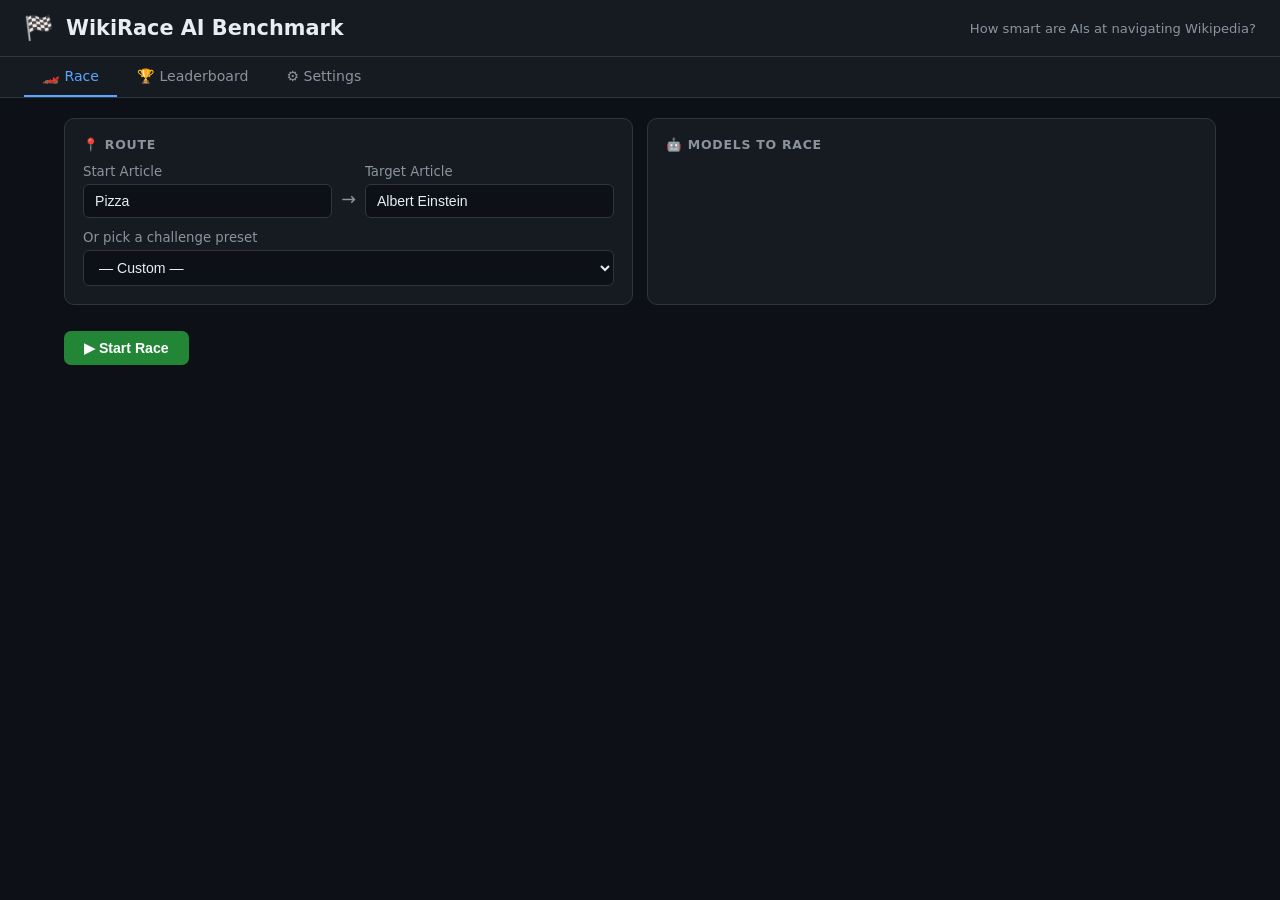
==== src/wiki_race/templates/index.html @ 37ceed9b "Refactor repo structure and add documentation screenshots" ====
<!DOCTYPE html>
<html lang="en">
<head>
<meta charset="UTF-8"><meta name="viewport" content="width=device-width,initial-scale=1">
<title>WikiRace AI Benchmark</title>
<style>
*{box-sizing:border-box;margin:0;padding:0}
body{font-family:'Segoe UI',system-ui,sans-serif;background:#0d1117;color:#e6edf3;min-height:100vh}
::-webkit-scrollbar{width:6px;background:#161b22}::-webkit-scrollbar-thumb{background:#30363d;border-radius:3px}

.header{background:#161b22;border-bottom:1px solid #30363d;padding:14px 24px;display:flex;align-items:center;gap:12px}
.header h1{font-size:1.3rem;font-weight:700}
.header .sub{font-size:.82rem;color:#8b949e;margin-left:auto}
.tabs{display:flex;gap:2px;padding:0 24px;background:#161b22;border-bottom:1px solid #30363d}
.tab{padding:11px 18px;cursor:pointer;color:#8b949e;font-size:.88rem;border-bottom:2px solid transparent;transition:all .15s}
.tab:hover{color:#e6edf3}.tab.active{color:#58a6ff;border-bottom-color:#58a6ff}
.pane{display:none;padding:20px 24px;max-width:1200px;margin:0 auto}.pane.active{display:block}

.card{background:#161b22;border:1px solid #30363d;border-radius:10px;padding:18px;margin-bottom:14px}
.card h3{font-size:.78rem;color:#8b949e;text-transform:uppercase;letter-spacing:.06em;margin-bottom:12px}
.two-col{display:grid;grid-template-columns:1fr 1fr;gap:14px}
label{display:block;font-size:.83rem;color:#8b949e;margin-bottom:5px}
input,select{width:100%;background:#0d1117;border:1px solid #30363d;border-radius:6px;padding:8px 11px;color:#e6edf3;font-size:.88rem;outline:none}
input:focus,select:focus{border-color:#58a6ff}

/* Selector bar */
.sel-bar{display:flex;gap:6px;flex-wrap:wrap;margin-bottom:10px}
.sel-btn{padding:4px 13px;border-radius:16px;border:1px solid #30363d;background:#0d1117;color:#8b949e;font-size:.76rem;cursor:pointer;transition:all .15s;font-weight:500}
.sel-btn:hover{border-color:#58a6ff;color:#58a6ff}
.sel-btn.on{background:#1a2a3a;border-color:#58a6ff;color:#58a6ff}
.sel-btn.on-openai{background:#0d2a1f;border-color:#10c87f;color:#10c87f}
.sel-btn.on-gemini{background:#0d1a3a;border-color:#4285f4;color:#4285f4}
.sel-btn.on-anthropic{background:#3a1a0d;border-color:#e8937a;color:#e8937a}

/* Model grid */
.model-grid{display:grid;grid-template-columns:repeat(auto-fill,minmax(185px,1fr));gap:6px}
.mc{display:flex;align-items:center;gap:7px;padding:7px 10px;border:1px solid #30363d;border-radius:7px;cursor:pointer;transition:all .15s;background:#0d1117}
.mc:hover{border-color:#58a6ff;background:#161b22}
.mc.on{border-color:var(--c);background:#161b22}
.mc.off{opacity:.35;cursor:not-allowed}
.mc input[type=checkbox]{accent-color:var(--c);width:13px;height:13px;flex-shrink:0}
.mc .dot{width:7px;height:7px;border-radius:50%;background:var(--c);flex-shrink:0}
.mc .lbl{font-size:.8rem;color:#e6edf3;flex:1}
.mc .prov{font-size:.63rem;color:#6e7681}

/* Buttons */
.btn{padding:9px 20px;border:none;border-radius:7px;font-size:.88rem;font-weight:600;cursor:pointer;transition:all .15s}
.btn-green{background:#238636;color:#fff}.btn-green:hover{background:#2ea043}
.btn-green:disabled{background:#30363d;color:#8b949e;cursor:not-allowed}
.btn-red{background:#da3633;color:#fff}.btn-red:hover{background:#f85149}
.btn-sm{padding:5px 13px;font-size:.78rem}
.btn-ghost{background:transparent;border:1px solid #30363d;color:#8b949e}.btn-ghost:hover{border-color:#58a6ff;color:#58a6ff}
.flex{display:flex;gap:8px;align-items:center;flex-wrap:wrap}.mt{margin-top:12px}

/* Race lanes */
.race-hdr{display:flex;align-items:center;gap:10px;margin-bottom:14px}
.race-hdr h2{font-size:1rem;font-weight:600}
.route-tag{font-size:.83rem;color:#8b949e}
.route-tag span{color:#58a6ff;font-weight:600}
.lanes{display:grid;grid-template-columns:repeat(auto-fill,minmax(300px,1fr));gap:10px}
.lane{background:#161b22;border:1px solid #30363d;border-radius:9px;padding:14px;transition:border-color .3s}
.lane.success{border-color:#238636}.lane.failed{border-color:#da3633}.lane.running{border-color:#388bfd}
.lane-hd{display:flex;align-items:center;gap:7px;margin-bottom:8px}
.ldot{width:9px;height:9px;border-radius:50%;background:var(--c);flex-shrink:0}
.lname{font-weight:600;font-size:.87rem;flex:1}
.lstatus{font-size:.72rem;padding:2px 7px;border-radius:12px;background:#21262d;color:#8b949e}
.lstatus.success{background:#1a3a1f;color:#3fb950}.lstatus.failed{background:#3a1a1a;color:#f85149}
.lstatus.running{background:#1a2a3a;color:#58a6ff}
.lscore{font-size:1.2rem;font-weight:700;color:var(--c);margin-left:auto}
.lbar-wrap{height:4px;background:#21262d;border-radius:2px;margin:7px 0}
.lbar{height:100%;border-radius:2px;background:var(--c);transition:width .4s;max-width:100%}
.lpage{font-size:.8rem;color:#8b949e;white-space:nowrap;overflow:hidden;text-overflow:ellipsis}
.lreason{font-size:.75rem;color:#6e7681;margin-top:3px;font-style:italic;white-space:nowrap;overflow:hidden;text-overflow:ellipsis}
.lsteps{font-size:.77rem;color:#6e7681;margin-top:5px}
.path-scroll{margin-top:7px;max-height:90px;overflow-y:auto;font-size:.72rem;color:#6e7681;line-height:1.7}
.pi:last-child{color:#e6edf3;font-weight:500}

/* Leaderboard */
table{width:100%;border-collapse:collapse;font-size:.85rem}
th{text-align:left;padding:9px 12px;color:#8b949e;font-weight:500;font-size:.76rem;border-bottom:1px solid #30363d;text-transform:uppercase;letter-spacing:.04em}
td{padding:9px 12px;border-bottom:1px solid #21262d}
tr:last-child td{border-bottom:none}tr:hover td{background:#21262d}
.rk{font-weight:700;color:#8b949e;width:30px}.rk1{color:#ffd700}.rk2{color:#c0c0c0}.rk3{color:#cd7f32}
.sc{font-weight:700;font-size:.95rem}
.wbar{display:inline-block;height:5px;border-radius:3px;vertical-align:middle;margin-left:5px;background:#238636}

/* Settings */
.krow{display:grid;grid-template-columns:150px 1fr auto;align-items:center;gap:9px;margin-bottom:10px}
.krow label{margin:0;color:#c9d1d9;font-size:.86rem}
.kstat{font-size:.72rem;padding:2px 8px;border-radius:10px}
.kstat.ok{background:#1a3a1f;color:#3fb950}.kstat.no{background:#3a1a1a;color:#f85149}
input[type=password]{font-family:monospace;letter-spacing:.08em}
.empty{text-align:center;padding:36px;color:#8b949e;font-size:.88rem}
</style>
</head>
<body>

<div class="header">
  <span style="font-size:1.5rem">🏁</span>
  <h1>WikiRace AI Benchmark</h1>
  <div class="sub">How smart are AIs at navigating Wikipedia?</div>
</div>

<div class="tabs">
  <div class="tab active" onclick="showTab('race')">🏎️ Race</div>
  <div class="tab" onclick="showTab('leaderboard')">🏆 Leaderboard</div>
  <div class="tab" onclick="showTab('settings')">⚙️ Settings</div>
</div>

<!-- RACE -->
<div id="pane-race" class="pane active">
  <div class="two-col">
    <div class="card">
      <h3>📍 Route</h3>
      <div style="display:flex;gap:9px;align-items:flex-end;flex-wrap:wrap">
        <div style="flex:1;min-width:110px">
          <label>Start Article</label>
          <input id="inp-start" placeholder="e.g. Pizza" value="Pizza">
        </div>
        <div style="color:#8b949e;font-size:1.1rem;margin-bottom:9px">→</div>
        <div style="flex:1;min-width:110px">
          <label>Target Article</label>
          <input id="inp-target" placeholder="e.g. Albert Einstein" value="Albert Einstein">
        </div>
      </div>
      <div class="mt">
        <label>Or pick a challenge preset</label>
        <select id="sel-preset" onchange="applyPreset()">
          <option value="">— Custom —</option>
        </select>
      </div>
    </div>

    <div class="card">
      <h3>🤖 Models to Race</h3>
      <!-- Group selector -->
      <div class="sel-bar" id="sel-bar"></div>
      <!-- Individual checkboxes -->
      <div class="model-grid" id="model-grid"></div>
    </div>
  </div>

  <div class="flex mt">
    <button class="btn btn-green" id="btn-start" onclick="startRace()">▶ Start Race</button>
    <button class="btn btn-red" id="btn-cancel" style="display:none" onclick="cancelRace()">⏹ Stop</button>
    <span id="race-info" style="color:#8b949e;font-size:.84rem"></span>
  </div>

  <div id="race-area" style="margin-top:22px;display:none">
    <div class="race-hdr">
      <span>🏁</span><h2>Live Race</h2>
      <div class="route-tag"><span id="ra-start"></span> → <span id="ra-target"></span></div>
    </div>
    <div class="lanes" id="lanes"></div>
  </div>
</div>

<!-- LEADERBOARD -->
<div id="pane-leaderboard" class="pane">
  <div class="flex" style="margin-bottom:14px">
    <h2 style="font-size:1rem;font-weight:600;flex:1">🏆 AI Leaderboard</h2>
    <button class="btn btn-sm btn-ghost" onclick="loadLB()">↻ Refresh</button>
    <button class="btn btn-sm btn-red" onclick="clearResults()">🗑 Clear</button>
  </div>
  <div class="card" style="padding:0;overflow:hidden">
    <div id="lb-body"><div class="empty">No results yet — run a race first!</div></div>
  </div>
</div>

<!-- SETTINGS -->
<div id="pane-settings" class="pane">
  <div class="card">
    <h3>🔑 API Keys</h3>
    <p style="font-size:.81rem;color:#8b949e;margin-bottom:14px">Stored locally in data/config.json. Only providers with a key appear as available.</p>
    <div id="key-grid"></div>
    <div class="mt"><button class="btn btn-green" onclick="saveKeys()">💾 Save Keys</button></div>
  </div>
</div>

<script>
const MAX_S = 20;
let models=[], cfg={}, currentRunId=null, pollTimer=null;

const PROV = {openai:"OpenAI", gemini:"Google", anthropic:"Anthropic", xai:"xAI"};
const KEYS = [
  {k:"openai_key",    lbl:"OpenAI",        ph:"sk-proj-..."},
  {k:"gemini_key",    lbl:"Google Gemini", ph:"AIzaSy..."},
  {k:"anthropic_key", lbl:"Anthropic",     ph:"sk-ant-..."},
  {k:"xai_key",       lbl:"xAI",           ph:"xai-..."},
];

const GROUPS = [
  {lbl:"All",       cls:"",          fn: m=>m.available},
  {lbl:"OpenAI",    cls:"on-openai", fn: m=>m.provider==="openai"    && m.available},
  {lbl:"Gemini",    cls:"on-gemini", fn: m=>m.provider==="gemini"    && m.available},
  {lbl:"Anthropic", cls:"on-anthropic",fn:m=>m.provider==="anthropic"&& m.available},
  {lbl:"xAI",       cls:"on",        fn: m=>m.provider==="xai"       && m.available},
  {lbl:"Clear all", cls:"",          fn: ()=>false},
];

async function api(path, opts){
  const r = await fetch(path,{headers:{"Content-Type":"application/json"},...opts});
  return r.json();
}

async function init(){
  [models, cfg] = await Promise.all([api("/api/models"), api("/api/config")]);
  buildSelBar(); buildModelGrid(); buildKeyGrid(); loadPresets(); loadLB();
}

/* ── Selector bar ── */
function buildSelBar(){
  const bar = document.getElementById("sel-bar"); bar.innerHTML="";
  GROUPS.forEach((g,i)=>{
    const b = document.createElement("button");
    b.className = "sel-btn"; b.textContent = g.lbl; b.dataset.gi = i;
    b.onclick = ()=>applyGroup(i);
    bar.appendChild(b);
  });
}

function applyGroup(gi){
  const g = GROUPS[gi];
  document.querySelectorAll(".mc").forEach(el=>{
    const m = models.find(x=>x.id===el.dataset.id);
    const cb = el.querySelector("input");
    if(!cb || cb.disabled) return;
    const on = g.fn(m);
    cb.checked = on; el.classList.toggle("on", on);
  });
  // Highlight active group button
  document.querySelectorAll(".sel-btn").forEach((b,i)=>{
    b.className = "sel-btn" + (i===gi && gi!==GROUPS.length-1 ? (" on "+(g.cls||"on")).trim() : "");
  });
}

/* ── Model grid ── */
function buildModelGrid(){
  const g = document.getElementById("model-grid"); g.innerHTML="";
  models.forEach(m=>{
    const el = document.createElement("label");
    el.className = "mc" + (m.available ? "" : " off");
    el.style.setProperty("--c", m.color);
    el.dataset.id = m.id; el.dataset.provider = m.provider;
    el.innerHTML =
      `<input type="checkbox" value="${m.id}" ${m.available?"":"disabled"} onchange="syncMC(this)">` +
      `<span class="dot"></span>` +
      `<span class="lbl">${m.name}</span>` +
      `<span class="prov">${PROV[m.provider]||m.provider}</span>`;
    g.appendChild(el);
  });
}

function syncMC(cb){
  const el = cb.closest("label");
  el.classList.toggle("on", cb.checked);
  // Clear group highlight since manual selection was made
  document.querySelectorAll(".sel-btn").forEach(b=>b.className="sel-btn");
}

/* ── Presets ── */
async function loadPresets(){
  const tests = await api("/api/test_sets");
  const sel = document.getElementById("sel-preset");
  tests.forEach(t=>{
    const o = document.createElement("option");
    o.value = JSON.stringify(t);
    const diff = {easy:"🟢",medium:"🟡",hard:"🔴"}[t.difficulty]||"";
    o.textContent = `${diff} #${t.id}  ${t.start} → ${t.target}`;
    sel.appendChild(o);
  });
}

function applyPreset(){
  const v = document.getElementById("sel-preset").value;
  if(!v) return;
  const t = JSON.parse(v);
  document.getElementById("inp-start").value  = t.start;
  document.getElementById("inp-target").value = t.target;
}

/* ── Start race ── */
async function startRace(){
  const start  = document.getElementById("inp-start").value.trim();
  const target = document.getElementById("inp-target").value.trim();
  const mids   = [...document.querySelectorAll(".mc input:checked")].map(c=>c.value);
  if(!start||!target){ alert("Enter start and target articles."); return; }
  if(!mids.length)   { alert("Select at least one model."); return; }

  document.getElementById("btn-start").disabled = true;
  document.getElementById("btn-cancel").style.display = "";
  document.getElementById("race-info").textContent = "Starting…";

  const {run_id, error} = await api("/api/run",{method:"POST",
    body:JSON.stringify({start,target,models:mids})});
  if(error){ alert(error); resetUI(); return; }

  currentRunId = run_id;
  document.getElementById("ra-start").textContent  = start;
  document.getElementById("ra-target").textContent = target;
  document.getElementById("race-area").style.display = "";
  buildLanes(mids, start);
  pollTimer = setInterval(poll, 1500);
}

/* ── Lanes ── */
function lid(mid){ return "L"+mid.replace(/[\/.\-]/g,"_"); }

function buildLanes(mids, start){
  const c = document.getElementById("lanes"); c.innerHTML="";
  mids.forEach(mid=>{
    const m = models.find(x=>x.id===mid)||{name:mid,color:"#8b949e"};
    const id = lid(mid);
    const d = document.createElement("div");
    d.className="lane"; d.id=id; d.style.setProperty("--c",m.color);
    d.innerHTML=
      `<div class="lane-hd">
        <span class="ldot"></span>
        <span class="lname">${m.name}</span>
        <span class="lstatus" id="st_${id}">Pending</span>
        <span class="lscore"  id="sc_${id}">—</span>
      </div>
      <div class="lbar-wrap"><div class="lbar" id="bar_${id}" style="width:0%"></div></div>
      <div class="lpage"   id="pg_${id}">📍 ${start}</div>
      <div class="lreason" id="rs_${id}"></div>
      <div class="lsteps"  id="sp_${id}">Step 0 / ${MAX_S}</div>
      <div class="path-scroll" id="pt_${id}"></div>`;
    c.appendChild(d);
  });
}

async function poll(){
  if(!currentRunId) return;
  const data = await api("/api/status/"+currentRunId);
  if(data.error) return;
  let allDone=true;
  for(const [mid,mr] of Object.entries(data.model_results)){
    updateLane(mid,mr);
    if(mr.status==="running"||mr.status==="pending") allDone=false;
  }
  const done  = Object.values(data.model_results).filter(r=>r.status!=="pending"&&r.status!=="running").length;
  const total = Object.keys(data.model_results).length;
  document.getElementById("race-info").textContent = `${done}/${total} finished`;
  if(allDone){ clearInterval(pollTimer); finishRace(data); loadLB(); }
}

const ST_LABEL = {pending:"Pending",running:"Running…",success:"✓ Found!",failed:"✗ Failed",cancelled:"Cancelled"};

function updateLane(mid,mr){
  const id=lid(mid);
  const lane=document.getElementById(id); if(!lane) return;
  lane.className="lane "+(mr.status||"");
  const st=document.getElementById("st_"+id);
  if(st){ st.textContent=ST_LABEL[mr.status]||mr.status; st.className="lstatus "+(mr.status||""); }
  const sc=document.getElementById("sc_"+id);
  if(sc) sc.textContent=mr.status==="success"?mr.score:(mr.status==="failed"?"0":"—");
  const bar=document.getElementById("bar_"+id);
  if(bar) bar.style.width=Math.min(100,(mr.steps/MAX_S)*100)+"%";
  const pg=document.getElementById("pg_"+id);
  if(pg) pg.textContent="📍 "+(mr.current_page||"").replace(/_/g," ");
  const rs=document.getElementById("rs_"+id);
  if(rs&&mr.last_reason) rs.textContent="💬 "+mr.last_reason;
  const sp=document.getElementById("sp_"+id);
  if(sp){
    let t=`Step ${mr.steps} / ${MAX_S}`;
    if(mr.time) t+=` · ${mr.time}s`;
    if(mr.error) t+=` · ⚠ ${mr.error}`;
    sp.textContent=t;
  }
  const pt=document.getElementById("pt_"+id);
  if(pt&&mr.path&&mr.path.length){
    pt.innerHTML=mr.path.map((u,i)=>{
      const name=decodeURIComponent((u.split("/wiki/")[1]||u)).replace(/_/g," ");
      const icon=i===0?"🚀":mr.status==="success"&&i===mr.path.length-1?"🎯":"↳";
      return `<span class="pi">${icon} ${name}</span><br>`;
    }).join("");
    pt.scrollTop=pt.scrollHeight;
  }
}

function finishRace(data){
  resetUI();
  const winners=Object.entries(data.model_results)
    .filter(([,r])=>r.status==="success")
    .sort(([,a],[,b])=>b.score-a.score);
  if(winners.length){
    const wm=models.find(x=>x.id===winners[0][0]);
    document.getElementById("race-info").textContent=
      `🏆 Winner: ${wm?wm.name:winners[0][0]} · Score ${winners[0][1].score}`;
  } else {
    document.getElementById("race-info").textContent="No AI reached the target.";
  }
}

async function cancelRace(){
  if(currentRunId) await api("/api/cancel/"+currentRunId,{method:"POST"});
  clearInterval(pollTimer); resetUI();
}

function resetUI(){
  document.getElementById("btn-start").disabled=false;
  document.getElementById("btn-cancel").style.display="none";
}

/* ── Leaderboard ── */
async function loadLB(){
  const data=await api("/api/leaderboard");
  const el=document.getElementById("lb-body");
  if(!data.length){el.innerHTML='<div class="empty">No results yet — run a race first!</div>';return;}
  const tr=["🥇","🥈","🥉"];
  el.innerHTML=`<table>
    <thead><tr><th>Rank</th><th>Model</th><th>Avg Score</th><th>Avg Steps</th><th>Avg Time</th><th>Win Rate</th><th>Races</th></tr></thead>
    <tbody>${data.map((d,i)=>`<tr>
      <td class="rk ${i<3?'rk'+(i+1):''}">${tr[i]||i+1}</td>
      <td><strong>${d.model_name}</strong></td>
      <td class="sc" style="color:#58a6ff">${d.avg_score}</td>
      <td>${d.avg_steps}</td><td>${d.avg_time}s</td>
      <td>${d.win_rate}%<span class="wbar" style="width:${d.win_rate}px"></span></td>
      <td style="color:#8b949e">${d.runs}</td>
    </tr>`).join("")}</tbody></table>`;
}

async function clearResults(){
  if(!confirm("Clear all race results?")) return;
  await api("/api/clear_results",{method:"POST"}); loadLB();
}

/* ── Settings ── */
function buildKeyGrid(){
  const g=document.getElementById("key-grid"); g.innerHTML="";
  KEYS.forEach(f=>{
    const has=cfg.has_key&&cfg.has_key[f.k];
    g.innerHTML+=`<div class="krow">
      <label>${f.lbl}</label>
      <input type="password" id="ki_${f.k}" placeholder="${has?"(already set — paste to update)":f.ph}">
      <span class="kstat ${has?"ok":"no"}">${has?"✓ Set":"✗ Missing"}</span>
    </div>`;
  });
}

async function saveKeys(){
  const payload={};
  KEYS.forEach(f=>{
    const v=document.getElementById("ki_"+f.k).value.trim();
    if(v) payload[f.k]=v;
  });
  await api("/api/config",{method:"POST",body:JSON.stringify(payload)});
  [models,cfg]=await Promise.all([api("/api/models"),api("/api/config")]);
  buildModelGrid(); buildKeyGrid();
  alert("Saved! Models with valid keys are now available.");
}

/* ── Tabs ── */
function showTab(name){
  document.querySelectorAll(".tab").forEach((t,i)=>{
    t.classList.toggle("active",["race","leaderboard","settings"][i]===name);
  });
  document.querySelectorAll(".pane").forEach(p=>{
    p.classList.toggle("active",p.id==="pane-"+name);
  });
  if(name==="leaderboard") loadLB();
}

init();
</script>
</body>
</html>
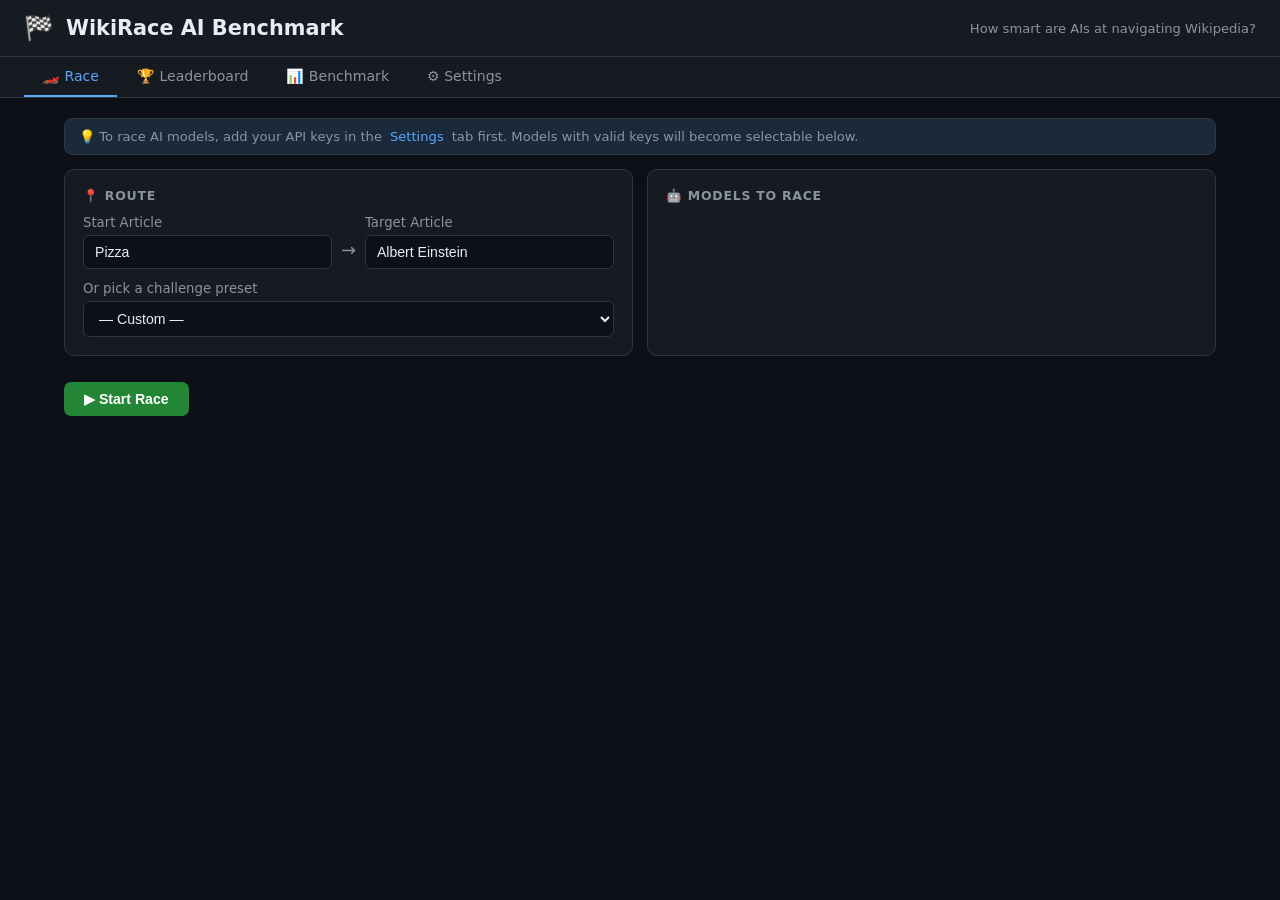
==== commit 2c2cbab4: "Fix selector buttons, add benchmark tab, API key tooltip, results matrix - Fix group selector class " ====
--- a/src/wiki_race/templates/index.html
+++ b/src/wiki_race/templates/index.html
@@ -31,6 +31,9 @@
 .sel-btn.on-openai{background:#0d2a1f;border-color:#10c87f;color:#10c87f}
 .sel-btn.on-gemini{background:#0d1a3a;border-color:#4285f4;color:#4285f4}
 .sel-btn.on-anthropic{background:#3a1a0d;border-color:#e8937a;color:#e8937a}
+.sel-btn.on-xai{background:#2a1a3a;border-color:#8b5cf6;color:#8b5cf6}
+.tip-box{background:#1a2a3a;border:1px solid #30363d;border-radius:8px;padding:10px 14px;margin-bottom:14px;font-size:.82rem;color:#8b949e;display:flex;align-items:center;gap:8px}
+.tip-box a{color:#58a6ff;text-decoration:none}.tip-box a:hover{text-decoration:underline}
 
 /* Model grid */
 .model-grid{display:grid;grid-template-columns:repeat(auto-fill,minmax(185px,1fr));gap:6px}
@@ -104,11 +107,13 @@
 <div class="tabs">
   <div class="tab active" onclick="showTab('race')">🏎️ Race</div>
   <div class="tab" onclick="showTab('leaderboard')">🏆 Leaderboard</div>
+  <div class="tab" onclick="showTab('benchmark')">📊 Benchmark</div>
   <div class="tab" onclick="showTab('settings')">⚙️ Settings</div>
 </div>
 
 <!-- RACE -->
 <div id="pane-race" class="pane active">
+  <div class="tip-box">💡 To race AI models, add your API keys in the <a href="javascript:showTab('settings')">Settings</a> tab first. Models with valid keys will become selectable below.</div>
   <div class="two-col">
     <div class="card">
       <h3>📍 Route</h3>
@@ -167,6 +172,24 @@
   </div>
 </div>
 
+<!-- BENCHMARK -->
+<div id="pane-benchmark" class="pane">
+  <div class="card">
+    <h3>📊 Run Benchmark Suite</h3>
+    <p style="font-size:.82rem;color:#8b949e;margin-bottom:14px">Run all 20 test sets against selected models. Results are saved to the shared leaderboard.</p>
+    <div class="model-grid" id="bench-model-grid"></div>
+    <div class="flex mt">
+      <button type="button" class="btn btn-green" id="btn-bench-start" onclick="startBenchmark()">▶ Run Full Benchmark</button>
+      <button type="button" class="btn btn-red" id="btn-bench-cancel" style="display:none" onclick="cancelBenchmark()">⏹ Stop</button>
+      <span id="bench-info" style="color:#8b949e;font-size:.84rem"></span>
+    </div>
+  </div>
+  <div class="card">
+    <h3>Results Matrix</h3>
+    <div id="matrix-body"><div class="empty">Run a benchmark or check the leaderboard for existing results.</div></div>
+  </div>
+</div>
+
 <!-- SETTINGS -->
 <div id="pane-settings" class="pane">
   <div class="card">
@@ -194,7 +217,7 @@
   {lbl:"OpenAI",    cls:"on-openai", fn: m=>m.provider==="openai"    && m.available},
   {lbl:"Gemini",    cls:"on-gemini", fn: m=>m.provider==="gemini"    && m.available},
   {lbl:"Anthropic", cls:"on-anthropic",fn:m=>m.provider==="anthropic"&& m.available},
-  {lbl:"xAI",       cls:"on",        fn: m=>m.provider==="xai"       && m.available},
+  {lbl:"xAI",       cls:"on-xai",    fn: m=>m.provider==="xai"       && m.available},
   {lbl:"Clear all", cls:"",          fn: ()=>false},
 ];
 
@@ -205,7 +228,7 @@
 
 async function init(){
   [models, cfg] = await Promise.all([api("/api/models"), api("/api/config")]);
-  buildSelBar(); buildModelGrid(); buildKeyGrid(); loadPresets(); loadLB();
+  buildSelBar(); buildModelGrid(); buildKeyGrid(); loadPresets(); loadLB(); buildBenchModelGrid();
 }
 
 /* ── Selector bar ── */
@@ -213,6 +236,7 @@
   const bar = document.getElementById("sel-bar"); bar.innerHTML="";
   GROUPS.forEach((g,i)=>{
     const b = document.createElement("button");
+    b.type = "button";
     b.className = "sel-btn"; b.textContent = g.lbl; b.dataset.gi = i;
     b.onclick = ()=>applyGroup(i);
     bar.appendChild(b);
@@ -230,7 +254,10 @@
   });
   // Highlight active group button
   document.querySelectorAll(".sel-btn").forEach((b,i)=>{
-    b.className = "sel-btn" + (i===gi && gi!==GROUPS.length-1 ? (" on "+(g.cls||"on")).trim() : "");
+    b.className = "sel-btn";
+    if(i===gi && gi!==GROUPS.length-1){
+      b.classList.add(g.cls || "on");
+    }
   });
 }
 
@@ -450,15 +477,116 @@
   alert("Saved! Models with valid keys are now available.");
 }
 
+/* ── Benchmark ── */
+let benchTimer=null, currentBenchId=null;
+
+function buildBenchModelGrid(){
+  const g=document.getElementById("bench-model-grid"); g.innerHTML="";
+  models.forEach(m=>{
+    const avail=m.available;
+    const el=document.createElement("label");
+    el.className="mc"+(avail?"":" off");
+    el.style.setProperty("--c",m.color);
+    el.dataset.id=m.id;
+    el.innerHTML=`<input type="checkbox" value="${m.id}" ${avail?"":"disabled"} onchange="this.closest('label').classList.toggle('on',this.checked)"><span class="dot"></span><span class="lbl">${m.name}</span>`;
+    g.appendChild(el);
+  });
+}
+
+async function startBenchmark(){
+  const mids=[...document.querySelectorAll("#bench-model-grid .mc input:checked")].map(c=>c.value);
+  if(!mids.length){alert("Select at least one model.");return;}
+  document.getElementById("btn-bench-start").disabled=true;
+  document.getElementById("btn-bench-cancel").style.display="";
+  document.getElementById("bench-info").textContent="Starting benchmark...";
+  const{bench_id,error}=await api("/api/benchmark",{method:"POST",body:JSON.stringify({models:mids})});
+  if(error){alert(error);document.getElementById("btn-bench-start").disabled=false;return;}
+  currentBenchId=bench_id;
+  benchTimer=setInterval(pollBenchmark,3000);
+}
+
+async function pollBenchmark(){
+  if(!currentBenchId)return;
+  const d=await api("/api/benchmark/"+currentBenchId);
+  if(d.error)return;
+  document.getElementById("bench-info").textContent=`${d.completed}/${d.total} completed`;
+  if(d.completed>=d.total||d.cancelled){
+    clearInterval(benchTimer);
+    document.getElementById("btn-bench-start").disabled=false;
+    document.getElementById("btn-bench-cancel").style.display="none";
+    document.getElementById("bench-info").textContent=d.cancelled?"Cancelled":`Done! ${d.completed} runs completed.`;
+    loadMatrix();
+  }
+}
+
+async function cancelBenchmark(){
+  if(currentBenchId)await api("/api/cancel_benchmark/"+currentBenchId,{method:"POST"});
+  clearInterval(benchTimer);
+  document.getElementById("btn-bench-start").disabled=false;
+  document.getElementById("btn-bench-cancel").style.display="none";
+}
+
+async function loadMatrix(){
+  const results=await api("/api/results");
+  const tests=await api("/api/test_sets");
+  const el=document.getElementById("matrix-body");
+  if(!results.length){el.innerHTML='<div class="empty">No benchmark results yet.</div>';return;}
+
+  // Build model->test_id->result map
+  const modelIds=[...new Set(results.filter(r=>r.test_id).map(r=>r.model_id))];
+  const testIds=tests.map(t=>t.id);
+  const map={};
+  for(const r of results){
+    if(!r.test_id)continue;
+    const k=r.model_id+"_"+r.test_id;
+    if(!map[k]||r.timestamp>map[k].timestamp) map[k]=r;
+  }
+
+  if(!modelIds.length){el.innerHTML='<div class="empty">No benchmark results with test IDs found. Run a benchmark first.</div>';return;}
+
+  let html='<div style="overflow-x:auto"><table><thead><tr><th>Model</th>';
+  for(const t of tests){
+    const diff={easy:"🟢",medium:"🟡",hard:"🔴"}[t.difficulty]||"";
+    html+=`<th style="font-size:.68rem;white-space:nowrap" title="${t.start} → ${t.target}">${diff}#${t.id}</th>`;
+  }
+  html+='<th>Win%</th><th>Avg</th></tr></thead><tbody>';
+
+  for(const mid of modelIds){
+    const m=models.find(x=>x.id===mid)||{name:mid,color:"#8b949e"};
+    let wins=0,total=0,scoreSum=0;
+    html+=`<tr><td style="white-space:nowrap"><span style="display:inline-block;width:8px;height:8px;border-radius:50%;background:${m.color};margin-right:6px"></span>${m.name}</td>`;
+    for(const tid of testIds){
+      const r=map[mid+"_"+tid];
+      if(r){
+        total++;
+        if(r.success){wins++;scoreSum+=r.score;}
+        const bg=r.success?"#1a3a1f":"#3a1a1a";
+        const fg=r.success?"#3fb950":"#f85149";
+        const txt=r.success?r.score:"✗";
+        html+=`<td style="text-align:center;background:${bg};color:${fg};font-size:.78rem;font-weight:600" title="${r.steps} steps, ${r.time}s">${txt}</td>`;
+      } else {
+        html+='<td style="text-align:center;color:#30363d">—</td>';
+      }
+    }
+    const wr=total?Math.round(wins/total*100):0;
+    const avg=total?Math.round(scoreSum/total):0;
+    html+=`<td style="font-weight:600">${wr}%</td><td style="color:#58a6ff;font-weight:600">${avg}</td></tr>`;
+  }
+  html+='</tbody></table></div>';
+  el.innerHTML=html;
+}
+
 /* ── Tabs ── */
+const TAB_NAMES=["race","leaderboard","benchmark","settings"];
 function showTab(name){
   document.querySelectorAll(".tab").forEach((t,i)=>{
-    t.classList.toggle("active",["race","leaderboard","settings"][i]===name);
+    t.classList.toggle("active",TAB_NAMES[i]===name);
   });
   document.querySelectorAll(".pane").forEach(p=>{
     p.classList.toggle("active",p.id==="pane-"+name);
   });
   if(name==="leaderboard") loadLB();
+  if(name==="benchmark"){buildBenchModelGrid();loadMatrix();}
 }
 
 init();
